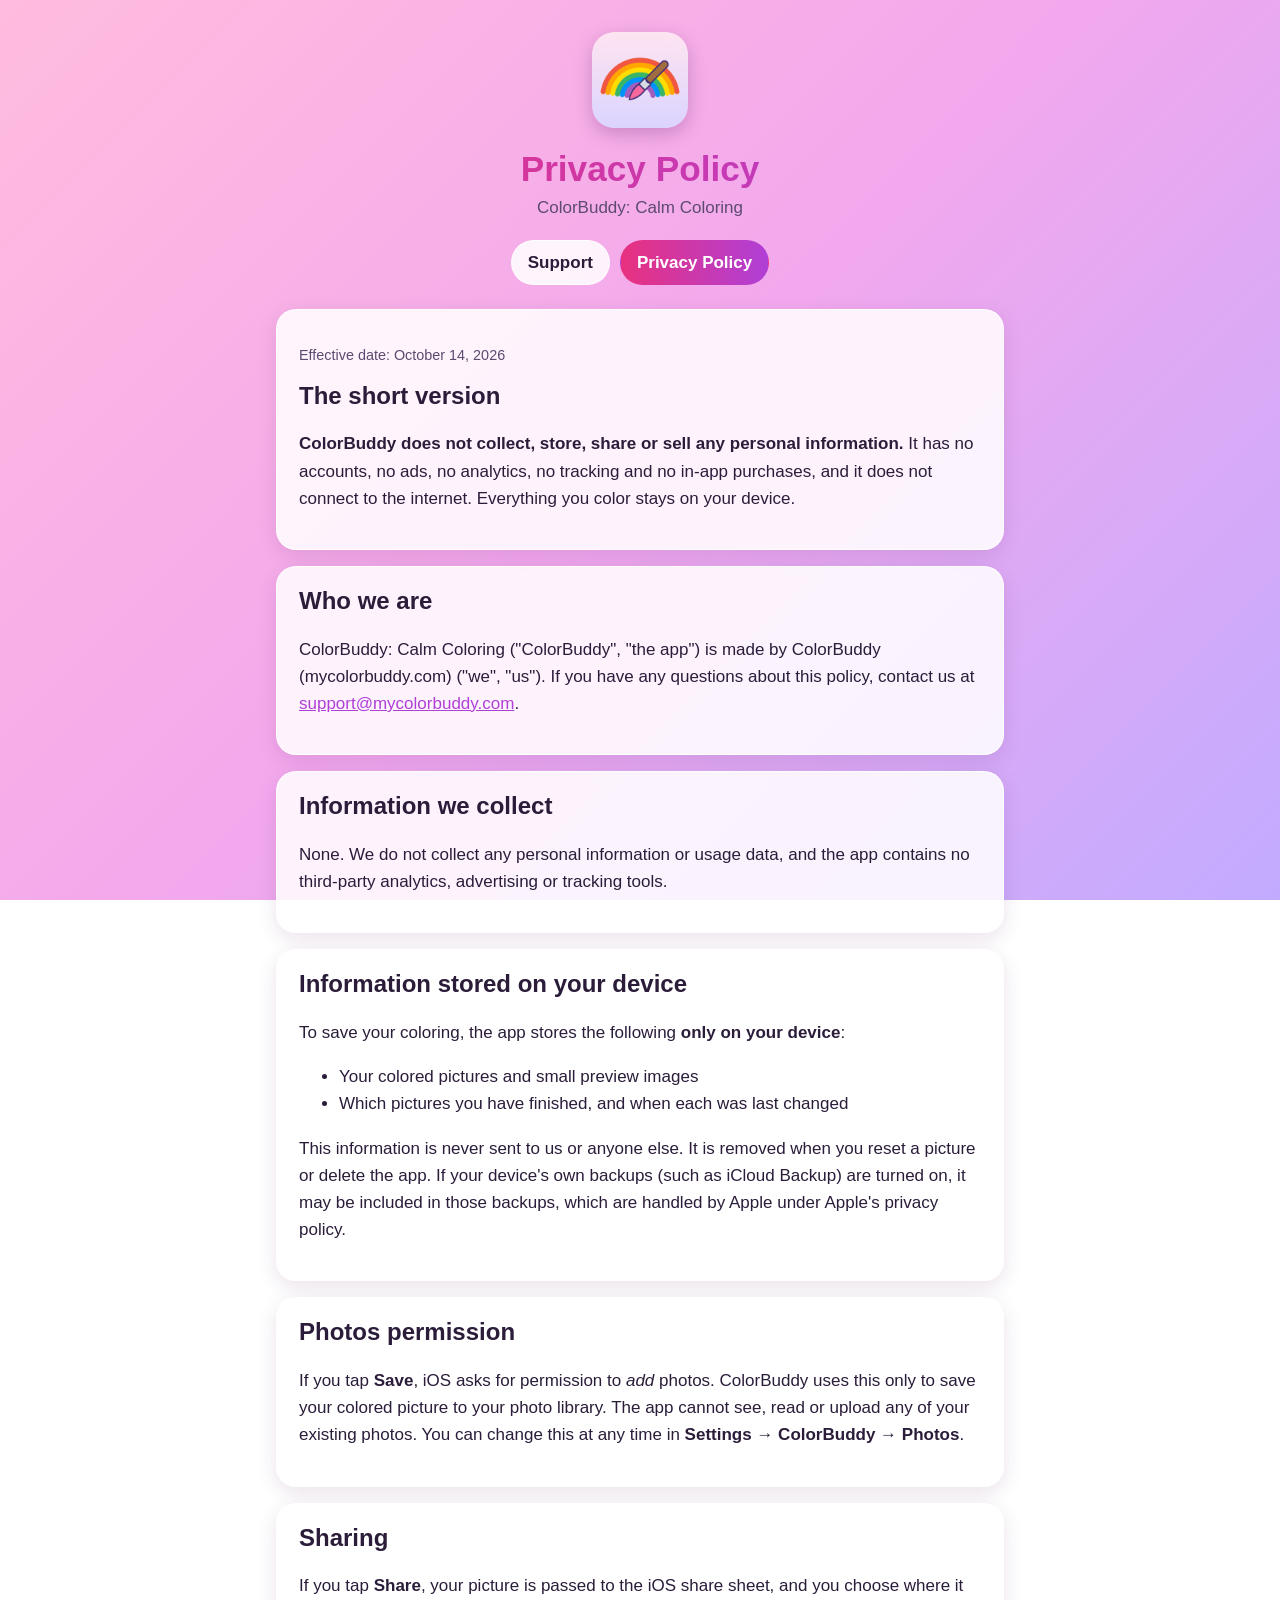
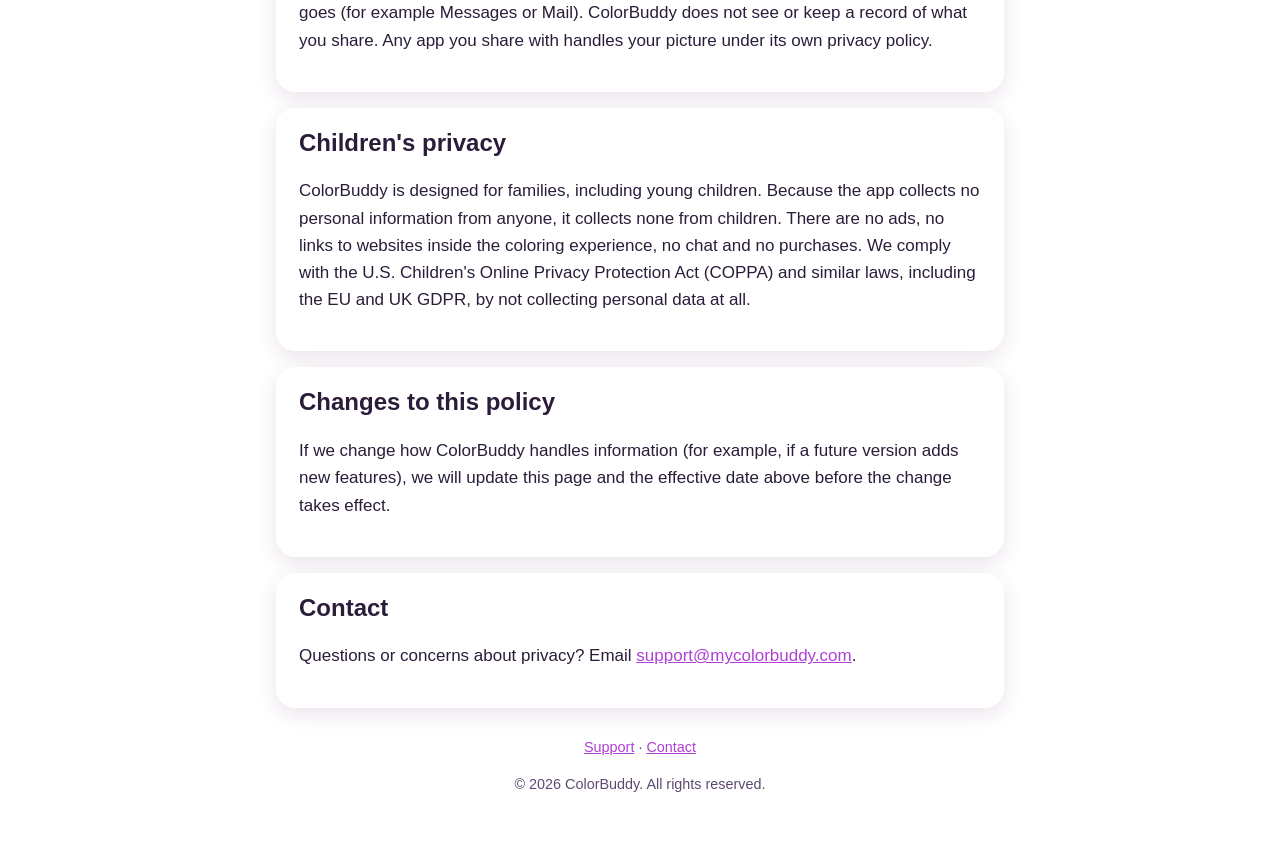
==== privacy.html @ 598d95bf "Add files via upload" ====
<!doctype html>
<html lang="en">
<head>
  <meta charset="utf-8">
  <meta name="viewport" content="width=device-width, initial-scale=1">
  <title>ColorBuddy Privacy Policy</title>
  <meta name="description" content="Privacy policy for ColorBuddy: Calm Coloring. The app does not collect, store or share any personal data.">
  <link rel="icon" href="icon.png">
  <link rel="stylesheet" href="style.css">
</head>
<body>
  <div class="wrap">
    <header>
      <img src="icon.png" alt="ColorBuddy app icon">
      <h1>Privacy Policy</h1>
      <p class="tagline">ColorBuddy: Calm Coloring</p>
      <nav>
        <a href="index.html">Support</a>
        <a href="privacy.html" aria-current="page">Privacy Policy</a>
      </nav>
    </header>

    <main>
      <section class="card">
        <p class="muted small">Effective date: October 14, 2026</p>
        <h2>The short version</h2>
        <p><strong>ColorBuddy does not collect, store, share or sell any personal information.</strong> It has no accounts, no ads, no analytics, no tracking and no in-app purchases, and it does not connect to the internet. Everything you color stays on your device.</p>
      </section>

      <section class="card">
        <h2>Who we are</h2>
        <p>ColorBuddy: Calm Coloring ("ColorBuddy", "the app") is made by ColorBuddy (mycolorbuddy.com) ("we", "us"). If you have any questions about this policy, contact us at <a href="mailto:support@mycolorbuddy.com">support@mycolorbuddy.com</a>.</p>
      </section>

      <section class="card">
        <h2>Information we collect</h2>
        <p>None. We do not collect any personal information or usage data, and the app contains no third-party analytics, advertising or tracking tools.</p>
      </section>

      <section class="card">
        <h2>Information stored on your device</h2>
        <p>To save your coloring, the app stores the following <strong>only on your device</strong>:</p>
        <ul>
          <li>Your colored pictures and small preview images</li>
          <li>Which pictures you have finished, and when each was last changed</li>
        </ul>
        <p>This information is never sent to us or anyone else. It is removed when you reset a picture or delete the app. If your device's own backups (such as iCloud Backup) are turned on, it may be included in those backups, which are handled by Apple under Apple's privacy policy.</p>
      </section>

      <section class="card">
        <h2>Photos permission</h2>
        <p>If you tap <strong>Save</strong>, iOS asks for permission to <em>add</em> photos. ColorBuddy uses this only to save your colored picture to your photo library. The app cannot see, read or upload any of your existing photos. You can change this at any time in <strong>Settings → ColorBuddy → Photos</strong>.</p>
      </section>

      <section class="card">
        <h2>Sharing</h2>
        <p>If you tap <strong>Share</strong>, your picture is passed to the iOS share sheet, and you choose where it goes (for example Messages or Mail). ColorBuddy does not see or keep a record of what you share. Any app you share with handles your picture under its own privacy policy.</p>
      </section>

      <section class="card">
        <h2>Children's privacy</h2>
        <p>ColorBuddy is designed for families, including young children. Because the app collects no personal information from anyone, it collects none from children. There are no ads, no links to websites inside the coloring experience, no chat and no purchases. We comply with the U.S. Children's Online Privacy Protection Act (COPPA) and similar laws, including the EU and UK GDPR, by not collecting personal data at all.</p>
      </section>

      <section class="card">
        <h2>Changes to this policy</h2>
        <p>If we change how ColorBuddy handles information (for example, if a future version adds new features), we will update this page and the effective date above before the change takes effect.</p>
      </section>

      <section class="card">
        <h2>Contact</h2>
        <p>Questions or concerns about privacy? Email <a href="mailto:support@mycolorbuddy.com">support@mycolorbuddy.com</a>.</p>
      </section>
    </main>

    <footer>
      <p><a href="index.html">Support</a> · <a href="mailto:support@mycolorbuddy.com">Contact</a></p>
      <p>© 2026 ColorBuddy. All rights reserved.</p>
    </footer>
  </div>
</body>
</html>
---- style.css ----
:root {
  --bg-1: #ffbcde;
  --bg-2: #f2a8ed;
  --bg-3: #c2abff;
  --card: rgba(255, 255, 255, 0.86);
  --text: #2b1d3a;
  --muted: #5d4a70;
  --accent: #b03fd6;
  --accent-2: #e8317f;
  --border: rgba(255, 255, 255, 0.9);
}

@media (prefers-color-scheme: dark) {
  :root {
    --bg-1: #5c1a57;
    --bg-2: #451a66;
    --bg-3: #29175c;
    --card: rgba(30, 18, 48, 0.86);
    --text: #f6ecff;
    --muted: #cdb9e3;
    --accent: #d68cff;
    --accent-2: #ff7ab8;
    --border: rgba(255, 255, 255, 0.15);
  }
}

* { box-sizing: border-box; }

html { -webkit-text-size-adjust: 100%; }

body {
  margin: 0;
  min-height: 100vh;
  font-family: -apple-system, BlinkMacSystemFont, "Segoe UI", Roboto, Helvetica, Arial, sans-serif;
  font-size: 17px;
  line-height: 1.6;
  color: var(--text);
  background: linear-gradient(135deg, var(--bg-1), var(--bg-2) 50%, var(--bg-3)) fixed;
}

.wrap {
  max-width: 760px;
  margin: 0 auto;
  padding: 32px 16px 48px;
}

header {
  text-align: center;
  margin-bottom: 24px;
}

header img {
  width: 96px;
  height: 96px;
  border-radius: 22px;
  box-shadow: 0 6px 18px rgba(80, 20, 90, 0.25);
}

h1, h2 {
  font-family: "Marker Felt", "Chalkboard SE", "Comic Sans MS", -apple-system, sans-serif;
  line-height: 1.2;
}

h1 {
  font-size: 2.2rem;
  margin: 12px 0 4px;
  background: linear-gradient(90deg, var(--accent-2), var(--accent));
  -webkit-background-clip: text;
  background-clip: text;
  color: transparent;
}

.tagline { margin: 0; color: var(--muted); }

nav {
  display: flex;
  justify-content: center;
  gap: 10px;
  flex-wrap: wrap;
  margin: 18px 0 0;
}

nav a {
  padding: 8px 16px;
  border-radius: 999px;
  background: var(--card);
  border: 1px solid var(--border);
  color: var(--text);
  text-decoration: none;
  font-weight: 600;
}

nav a[aria-current="page"] {
  background: linear-gradient(90deg, var(--accent-2), var(--accent));
  color: #fff;
  border-color: transparent;
}

.card {
  background: var(--card);
  border: 1px solid var(--border);
  border-radius: 20px;
  padding: 20px 22px;
  margin: 16px 0;
  box-shadow: 0 6px 20px rgba(80, 20, 90, 0.12);
}

.card h2 { margin-top: 0; font-size: 1.5rem; }

a { color: var(--accent); }

.button {
  display: inline-block;
  padding: 10px 20px;
  border-radius: 999px;
  background: linear-gradient(90deg, var(--accent-2), var(--accent));
  color: #fff;
  font-weight: 700;
  text-decoration: none;
}

details { padding: 10px 0; border-top: 1px solid rgba(128, 90, 160, 0.2); }
details:first-of-type { border-top: none; }
summary { cursor: pointer; font-weight: 700; }
details p { margin: 8px 0 0; color: var(--muted); }

.muted { color: var(--muted); }
.small { font-size: 0.9rem; }

footer {
  text-align: center;
  margin-top: 28px;
  font-size: 0.9rem;
  color: var(--muted);
}

@media (max-width: 480px) {
  h1 { font-size: 1.8rem; }
  .card { padding: 16px; }
}
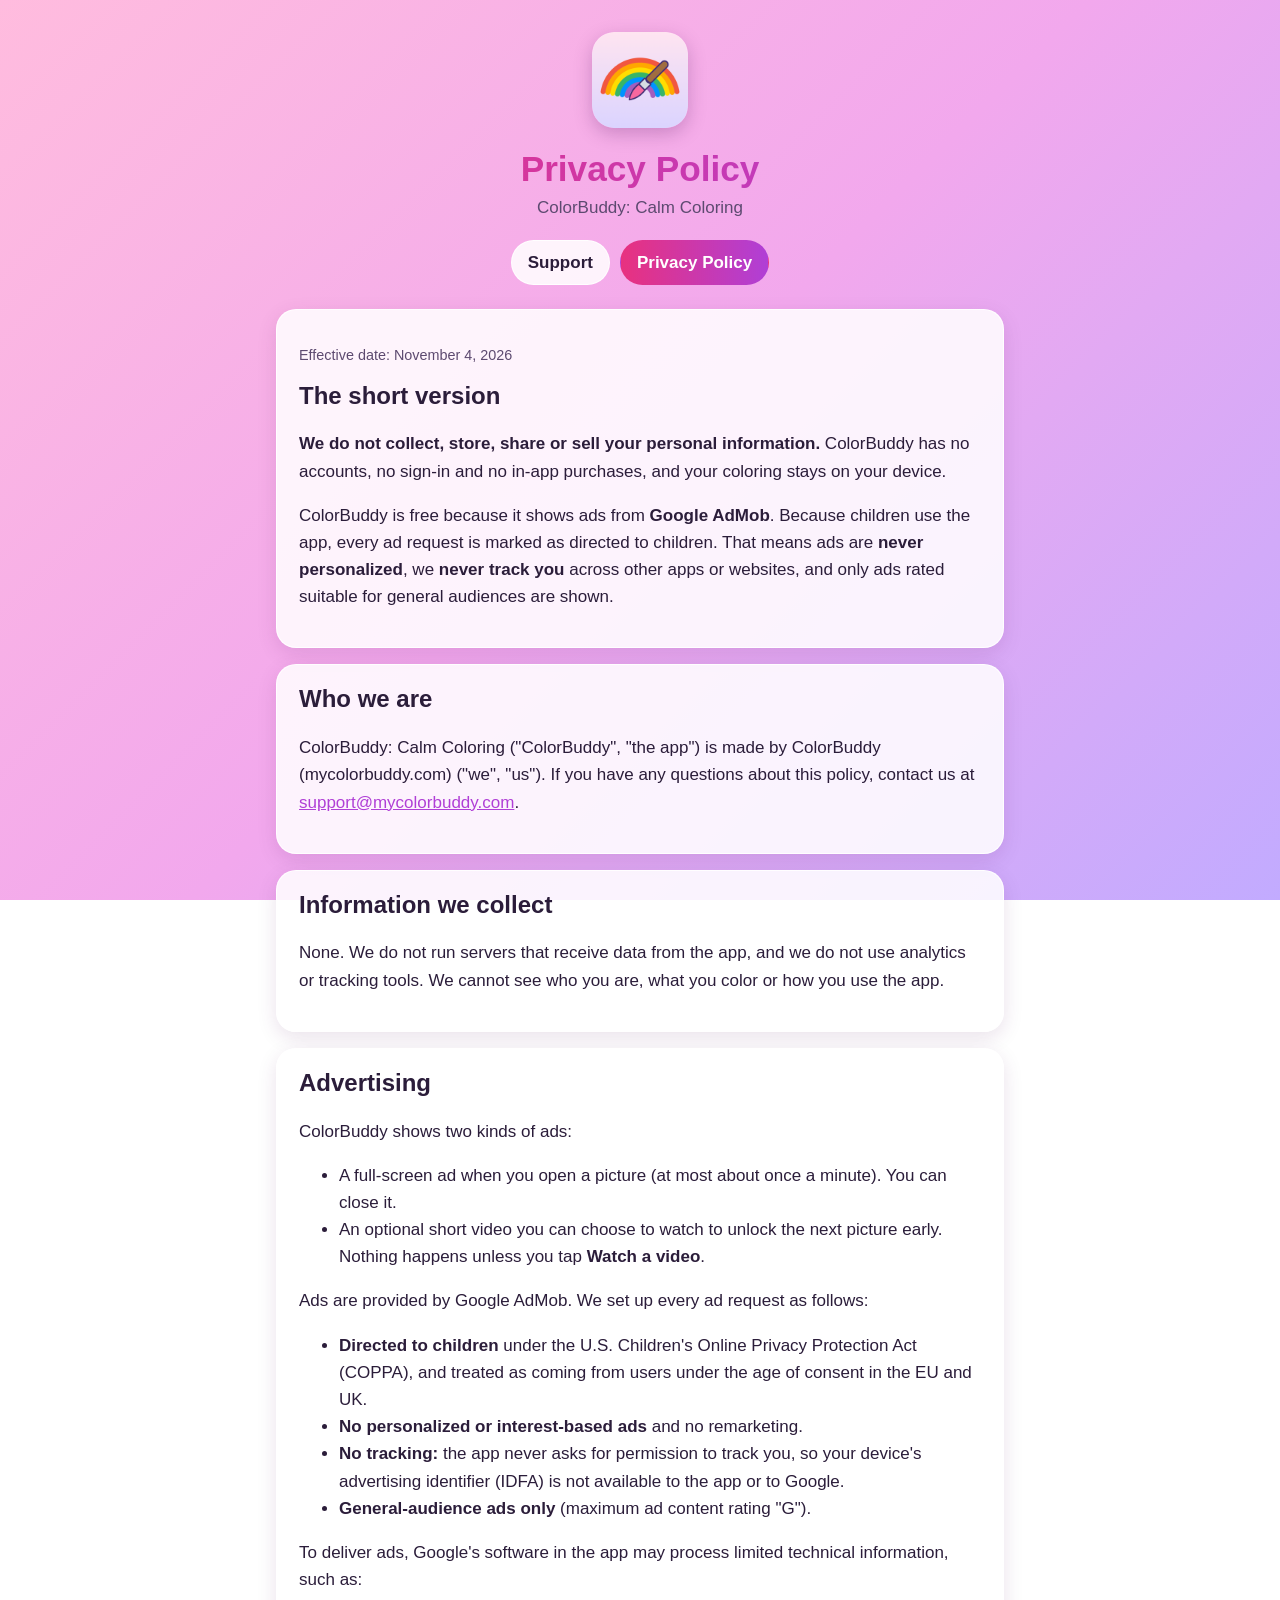
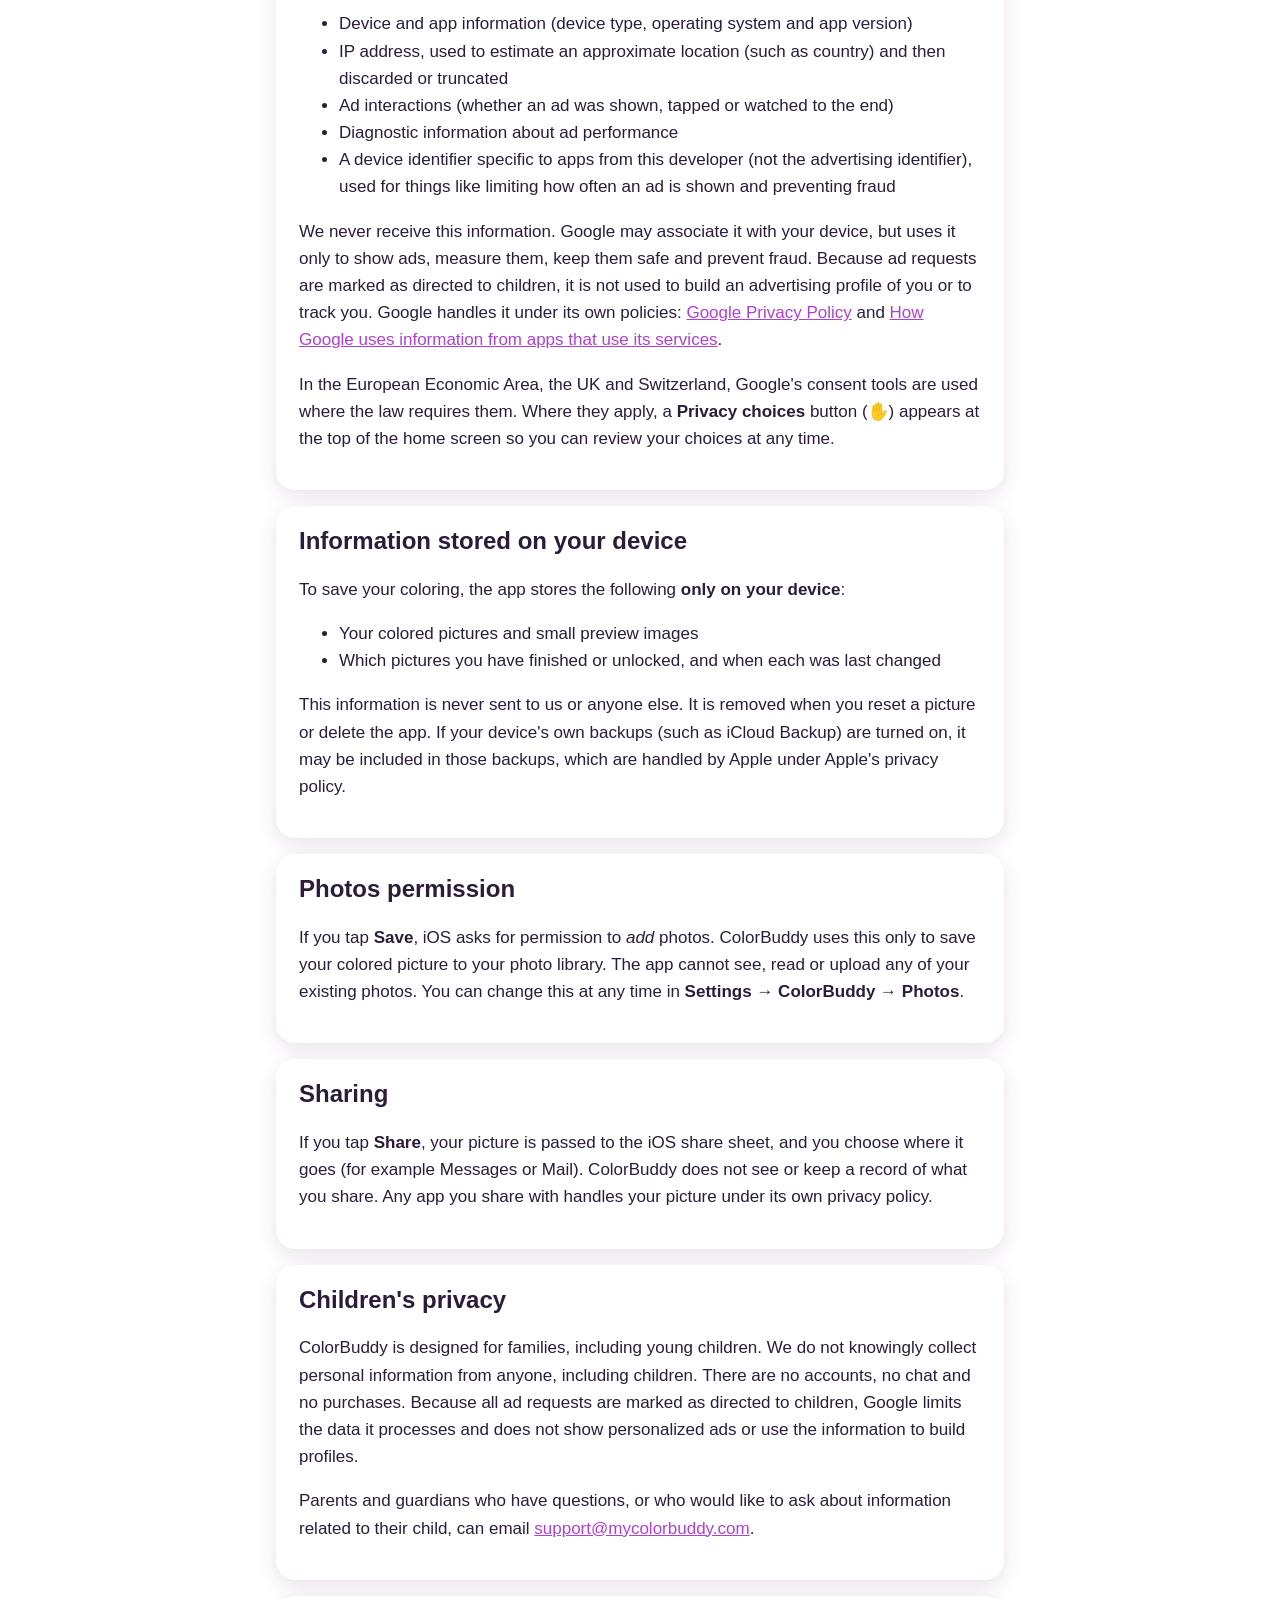
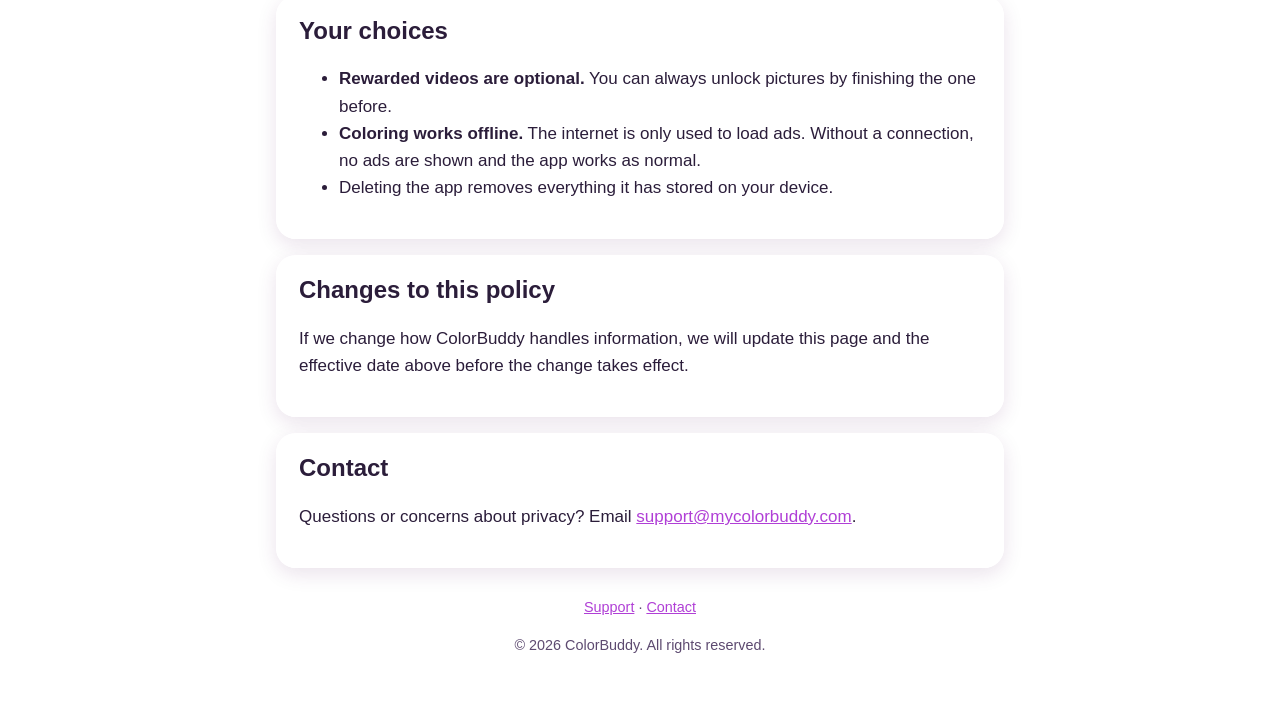
==== commit 43b24a8a: "Update privacy policy details and effective date UPDATED FOR VERSION 1.0.1" ====
--- a/privacy.html
+++ b/privacy.html
@@ -4,7 +4,7 @@
   <meta charset="utf-8">
   <meta name="viewport" content="width=device-width, initial-scale=1">
   <title>ColorBuddy Privacy Policy</title>
-  <meta name="description" content="Privacy policy for ColorBuddy: Calm Coloring. The app does not collect, store or share any personal data.">
+  <meta name="description" content="Privacy policy for ColorBuddy: Calm Coloring. No accounts, no tracking, and only child-safe, non-personalized ads.">
   <link rel="icon" href="icon.png">
   <link rel="stylesheet" href="style.css">
 </head>
@@ -22,9 +22,10 @@
 
     <main>
       <section class="card">
-        <p class="muted small">Effective date: October 14, 2026</p>
+        <p class="muted small">Effective date: November 4, 2026</p>
         <h2>The short version</h2>
-        <p><strong>ColorBuddy does not collect, store, share or sell any personal information.</strong> It has no accounts, no ads, no analytics, no tracking and no in-app purchases, and it does not connect to the internet. Everything you color stays on your device.</p>
+        <p><strong>We do not collect, store, share or sell your personal information.</strong> ColorBuddy has no accounts, no sign-in and no in-app purchases, and your coloring stays on your device.</p>
+        <p>ColorBuddy is free because it shows ads from <strong>Google AdMob</strong>. Because children use the app, every ad request is marked as directed to children. That means ads are <strong>never personalized</strong>, we <strong>never track you</strong> across other apps or websites, and only ads rated suitable for general audiences are shown.</p>
       </section>
 
       <section class="card">
@@ -34,7 +35,33 @@
 
       <section class="card">
         <h2>Information we collect</h2>
-        <p>None. We do not collect any personal information or usage data, and the app contains no third-party analytics, advertising or tracking tools.</p>
+        <p>None. We do not run servers that receive data from the app, and we do not use analytics or tracking tools. We cannot see who you are, what you color or how you use the app.</p>
+      </section>
+
+      <section class="card">
+        <h2>Advertising</h2>
+        <p>ColorBuddy shows two kinds of ads:</p>
+        <ul>
+          <li>A full-screen ad when you open a picture (at most about once a minute). You can close it.</li>
+          <li>An optional short video you can choose to watch to unlock the next picture early. Nothing happens unless you tap <strong>Watch a video</strong>.</li>
+        </ul>
+        <p>Ads are provided by Google AdMob. We set up every ad request as follows:</p>
+        <ul>
+          <li><strong>Directed to children</strong> under the U.S. Children's Online Privacy Protection Act (COPPA), and treated as coming from users under the age of consent in the EU and UK.</li>
+          <li><strong>No personalized or interest-based ads</strong> and no remarketing.</li>
+          <li><strong>No tracking:</strong> the app never asks for permission to track you, so your device's advertising identifier (IDFA) is not available to the app or to Google.</li>
+          <li><strong>General-audience ads only</strong> (maximum ad content rating "G").</li>
+        </ul>
+        <p>To deliver ads, Google's software in the app may process limited technical information, such as:</p>
+        <ul>
+          <li>Device and app information (device type, operating system and app version)</li>
+          <li>IP address, used to estimate an approximate location (such as country) and then discarded or truncated</li>
+          <li>Ad interactions (whether an ad was shown, tapped or watched to the end)</li>
+          <li>Diagnostic information about ad performance</li>
+          <li>A device identifier specific to apps from this developer (not the advertising identifier), used for things like limiting how often an ad is shown and preventing fraud</li>
+        </ul>
+        <p>We never receive this information. Google may associate it with your device, but uses it only to show ads, measure them, keep them safe and prevent fraud. Because ad requests are marked as directed to children, it is not used to build an advertising profile of you or to track you. Google handles it under its own policies: <a href="https://policies.google.com/privacy">Google Privacy Policy</a> and <a href="https://policies.google.com/technologies/partner-sites">How Google uses information from apps that use its services</a>.</p>
+        <p>In the European Economic Area, the UK and Switzerland, Google's consent tools are used where the law requires them. Where they apply, a <strong>Privacy choices</strong> button (✋) appears at the top of the home screen so you can review your choices at any time.</p>
       </section>
 
       <section class="card">
@@ -42,7 +69,7 @@
         <p>To save your coloring, the app stores the following <strong>only on your device</strong>:</p>
         <ul>
           <li>Your colored pictures and small preview images</li>
-          <li>Which pictures you have finished, and when each was last changed</li>
+          <li>Which pictures you have finished or unlocked, and when each was last changed</li>
         </ul>
         <p>This information is never sent to us or anyone else. It is removed when you reset a picture or delete the app. If your device's own backups (such as iCloud Backup) are turned on, it may be included in those backups, which are handled by Apple under Apple's privacy policy.</p>
       </section>
@@ -59,12 +86,22 @@
 
       <section class="card">
         <h2>Children's privacy</h2>
-        <p>ColorBuddy is designed for families, including young children. Because the app collects no personal information from anyone, it collects none from children. There are no ads, no links to websites inside the coloring experience, no chat and no purchases. We comply with the U.S. Children's Online Privacy Protection Act (COPPA) and similar laws, including the EU and UK GDPR, by not collecting personal data at all.</p>
+        <p>ColorBuddy is designed for families, including young children. We do not knowingly collect personal information from anyone, including children. There are no accounts, no chat and no purchases. Because all ad requests are marked as directed to children, Google limits the data it processes and does not show personalized ads or use the information to build profiles.</p>
+        <p>Parents and guardians who have questions, or who would like to ask about information related to their child, can email <a href="mailto:support@mycolorbuddy.com">support@mycolorbuddy.com</a>.</p>
+      </section>
+
+      <section class="card">
+        <h2>Your choices</h2>
+        <ul>
+          <li><strong>Rewarded videos are optional.</strong> You can always unlock pictures by finishing the one before.</li>
+          <li><strong>Coloring works offline.</strong> The internet is only used to load ads. Without a connection, no ads are shown and the app works as normal.</li>
+          <li>Deleting the app removes everything it has stored on your device.</li>
+        </ul>
       </section>
 
       <section class="card">
         <h2>Changes to this policy</h2>
-        <p>If we change how ColorBuddy handles information (for example, if a future version adds new features), we will update this page and the effective date above before the change takes effect.</p>
+        <p>If we change how ColorBuddy handles information, we will update this page and the effective date above before the change takes effect.</p>
       </section>
 
       <section class="card">
